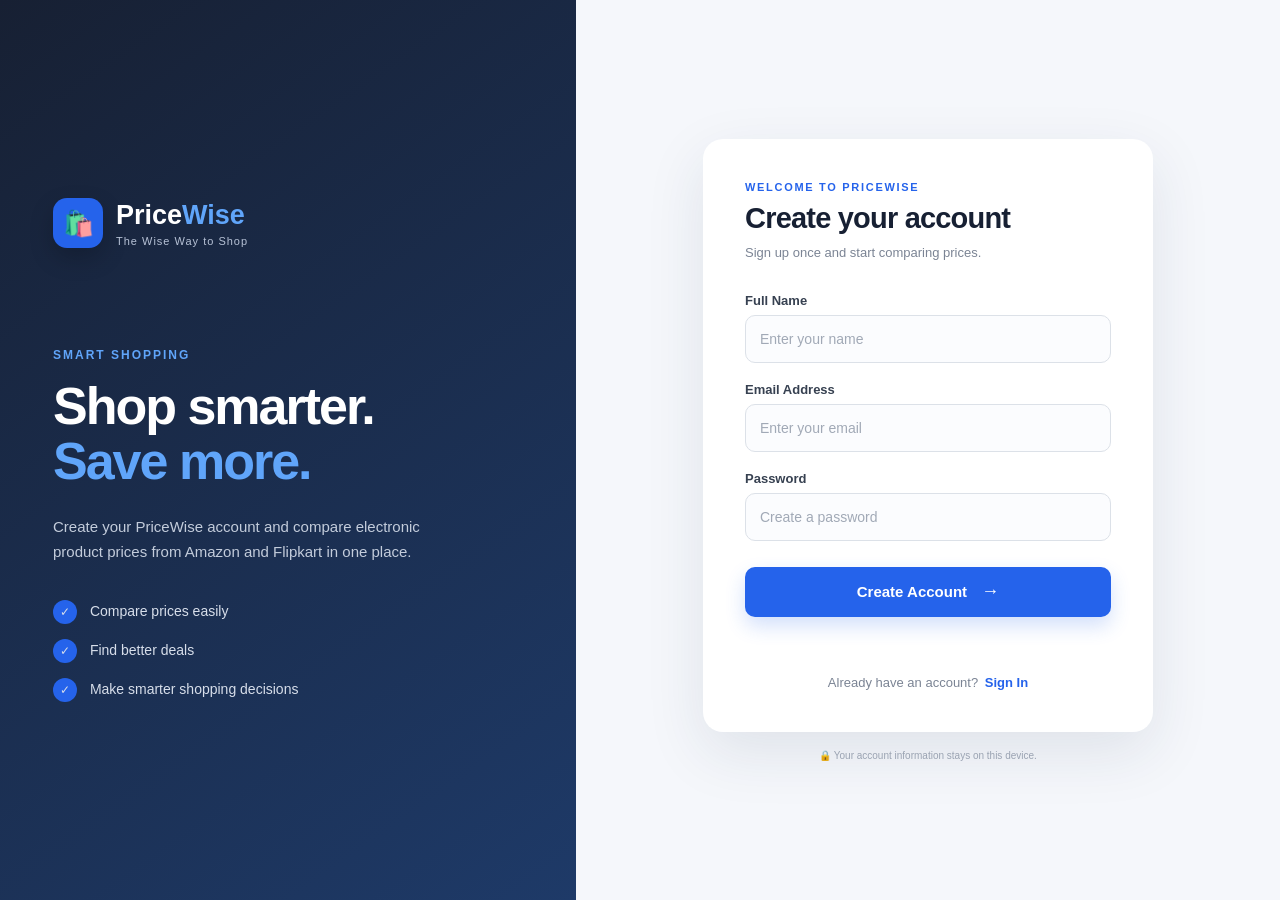
==== login/login.html @ 9c93af3e "Complete PriceWise website" ====
<!DOCTYPE html>
<html lang="en">

<head>

    <meta charset="UTF-8">

    <meta
        name="viewport"
        content="width=device-width, initial-scale=1.0"
    >

    <title>PriceWise - Account</title>

    <link
        rel="stylesheet"
        href="/login/login.css"
    >

</head>


<body>

    <main class="login-page">


        <!-- LEFT BRAND SECTION -->

        <section class="brand-section">

            <div class="brand-content">

                <div class="brand-logo">

                    <div class="brand-icon">
                        🛍️
                    </div>

                    <div>

                        <h1>
                            Price<span>Wise</span>
                        </h1>

                        <p>
                            The Wise Way to Shop
                        </p>

                    </div>

                </div>


                <div class="brand-message">

                    <p class="brand-small">
                        SMART SHOPPING
                    </p>

                    <h2>
                        Shop smarter.
                        <br>
                        <span>Save more.</span>
                    </h2>

                    <p>
                        Create your PriceWise account and
                        compare electronic product prices
                        from Amazon and Flipkart in one place.
                    </p>

                </div>


                <div class="brand-points">

                    <div>
                        <span>✓</span>
                        Compare prices easily
                    </div>

                    <div>
                        <span>✓</span>
                        Find better deals
                    </div>

                    <div>
                        <span>✓</span>
                        Make smarter shopping decisions
                    </div>

                </div>

            </div>

        </section>



        <!-- RIGHT ACCOUNT SECTION -->

        <section class="account-section">

            <div class="account-card">


                <!-- SIGN UP -->

                <div
                    id="signupBox"
                    class="form-box"
                >

                    <div class="form-heading">

                        <p class="form-label">
                            WELCOME TO PRICEWISE
                        </p>

                        <h2>
                            Create your account
                        </h2>

                        <p>
                            Sign up once and start comparing prices.
                        </p>

                    </div>


                    <form id="signupForm">


                        <div class="input-group">

                            <label for="signupName">
                                Full Name
                            </label>

                            <input
                                type="text"
                                id="signupName"
                                placeholder="Enter your name"
                                required
                            >

                        </div>


                        <div class="input-group">

                            <label for="signupEmail">
                                Email Address
                            </label>

                            <input
                                type="email"
                                id="signupEmail"
                                placeholder="Enter your email"
                                required
                            >

                        </div>


                        <div class="input-group">

                            <label for="signupPassword">
                                Password
                            </label>

                            <input
                                type="password"
                                id="signupPassword"
                                placeholder="Create a password"
                                required
                            >

                        </div>


                        <button
                            type="submit"
                            class="primary-button"
                        >

                            Create Account

                            <span>→</span>

                        </button>


                    </form>


                    <p
                        id="signupMessage"
                        class="message"
                    ></p>


                    <div class="switch-text">

                        Already have an account?

                        <button
                            type="button"
                            onclick="showSignin()"
                        >
                            Sign In
                        </button>

                    </div>

                </div>



                <!-- SIGN IN -->

                <div
                    id="signinBox"
                    class="form-box hidden"
                >

                    <div class="form-heading">

                        <p class="form-label">
                            WELCOME BACK
                        </p>

                        <h2>
                            Sign in to PriceWise
                        </h2>

                        <p>
                            Continue your smart shopping journey.
                        </p>

                    </div>


                    <form id="signinForm">


                        <div class="input-group">

                            <label for="signinEmail">
                                Email Address
                            </label>

                            <input
                                type="email"
                                id="signinEmail"
                                placeholder="Enter your email"
                                required
                            >

                        </div>


                        <div class="input-group">

                            <label for="signinPassword">
                                Password
                            </label>

                            <input
                                type="password"
                                id="signinPassword"
                                placeholder="Enter your password"
                                required
                            >

                        </div>


                        <button
                            type="submit"
                            class="primary-button"
                        >

                            Sign In

                            <span>→</span>

                        </button>


                    </form>


                    <p
                        id="signinMessage"
                        class="message"
                    ></p>


                    <div class="switch-text">

                        New to PriceWise?

                        <button
                            type="button"
                            onclick="showSignup()"
                        >
                            Create Account
                        </button>

                    </div>

                </div>


                <p class="security-note">
                    🔒 Your account information stays on this device.
                </p>


            </div>

        </section>


    </main>


    <script src="/login/login.js"></script>

</body>

</html>
---- login/login.css ----
* {
    margin: 0;
    padding: 0;
    box-sizing: border-box;
}

body {
    font-family: Arial, Helvetica, sans-serif;
    background: #f5f7fb;
    color: #172033;
}

.login-page {
    min-height: 100vh;
    display: grid;
    grid-template-columns: 45% 55%;
}


/* ================================
   BRAND SECTION
================================ */

.brand-section {
    background: linear-gradient(
        145deg,
        #172033,
        #1e3a68
    );

    color: white;
    display: flex;
    align-items: center;
    justify-content: center;
    padding: 50px;
}

.brand-content {
    width: 100%;
    max-width: 470px;
}

.brand-logo {
    display: flex;
    align-items: center;
    gap: 13px;
}

.brand-icon {
    width: 50px;
    height: 50px;
    border-radius: 14px;

    background: #2563eb;

    display: flex;
    align-items: center;
    justify-content: center;

    font-size: 25px;

    box-shadow:
        0 10px 25px rgba(0, 0, 0, 0.20);
}

.brand-logo h1 {
    font-size: 27px;
}

.brand-logo h1 span {
    color: #60a5fa;
}

.brand-logo p {
    margin-top: 4px;
    color: #b7c2d6;
    font-size: 11px;
    letter-spacing: 1px;
}

.brand-message {
    margin-top: 100px;
}

.brand-small {
    color: #60a5fa;
    font-size: 12px;
    font-weight: bold;
    letter-spacing: 2px;
    margin-bottom: 17px;
}

.brand-message h2 {
    font-size: 52px;
    line-height: 1.05;
    letter-spacing: -2px;
}

.brand-message h2 span {
    color: #60a5fa;
}

.brand-message > p:last-child {
    margin-top: 25px;
    color: #c3ccdb;
    font-size: 15px;
    line-height: 1.7;
    max-width: 420px;
}

.brand-points {
    margin-top: 35px;
    display: flex;
    flex-direction: column;
    gap: 15px;
}

.brand-points div {
    color: #d7deea;
    font-size: 14px;
}

.brand-points span {
    display: inline-flex;
    width: 24px;
    height: 24px;
    border-radius: 50%;
    background: #2563eb;
    align-items: center;
    justify-content: center;
    margin-right: 9px;
    font-size: 12px;
}


/* ================================
   ACCOUNT SECTION
================================ */

.account-section {
    display: flex;
    align-items: center;
    justify-content: center;
    padding: 40px;
}

.account-card {
    width: 100%;
    max-width: 450px;
}

.form-box {
    background: white;
    border-radius: 20px;
    padding: 42px;
    box-shadow:
        0 20px 60px rgba(30, 50, 80, 0.10);
}

.hidden {
    display: none;
}


/* ================================
   FORM HEADING
================================ */

.form-heading {
    margin-bottom: 30px;
}

.form-label {
    color: #2563eb;
    font-size: 11px;
    font-weight: bold;
    letter-spacing: 1.7px;
    margin-bottom: 9px;
}

.form-heading h2 {
    font-size: 29px;
    letter-spacing: -0.8px;
}

.form-heading p:last-child {
    color: #7b8494;
    font-size: 13px;
    margin-top: 8px;
    line-height: 1.5;
}


/* ================================
   INPUTS
================================ */

.input-group {
    margin-bottom: 19px;
}

.input-group label {
    display: block;
    font-size: 13px;
    font-weight: 600;
    margin-bottom: 7px;
    color: #374151;
}

.input-group input {
    width: 100%;
    height: 48px;
    border: 1px solid #dce1e8;
    border-radius: 10px;
    padding: 0 14px;
    font-size: 14px;
    outline: none;
    transition: 0.2s;
    background: #fbfcfe;
}

.input-group input:focus {
    border-color: #2563eb;
    background: white;
    box-shadow:
        0 0 0 3px rgba(37, 99, 235, 0.08);
}

.input-group input::placeholder {
    color: #a1a9b6;
}


/* ================================
   BUTTON
================================ */

.primary-button {
    width: 100%;
    height: 50px;
    margin-top: 7px;

    border: none;
    border-radius: 10px;

    background: #2563eb;
    color: white;

    font-size: 15px;
    font-weight: bold;

    cursor: pointer;

    transition: 0.25s;

    box-shadow:
        0 9px 20px rgba(37, 99, 235, 0.20);
}

.primary-button span {
    margin-left: 10px;
    font-size: 18px;
}

.primary-button:hover {
    background: #1d4ed8;
    transform: translateY(-1px);
}


/* ================================
   SWITCH
================================ */

.switch-text {
    margin-top: 25px;
    text-align: center;
    color: #7b8494;
    font-size: 13px;
}

.switch-text button {
    border: none;
    background: none;
    color: #2563eb;
    font-weight: bold;
    cursor: pointer;
    font-size: 13px;
    margin-left: 3px;
}

.switch-text button:hover {
    text-decoration: underline;
}


/* ================================
   MESSAGE
================================ */

.message {
    min-height: 20px;
    margin-top: 13px;
    text-align: center;
    font-size: 12px;
    font-weight: 600;
}


/* ================================
   SECURITY
================================ */

.security-note {
    text-align: center;
    margin-top: 18px;
    color: #9aa3b2;
    font-size: 10px;
}


/* ================================
   TABLET
================================ */

@media (max-width: 900px) {

    .login-page {
        grid-template-columns: 1fr;
    }

    .brand-section {
        min-height: 330px;
        padding: 35px;
    }

    .brand-message {
        margin-top: 45px;
    }

    .brand-message h2 {
        font-size: 42px;
    }

    .brand-message > p:last-child {
        display: none;
    }

    .brand-points {
        margin-top: 25px;
        flex-direction: row;
        flex-wrap: wrap;
    }

    .brand-points div {
        font-size: 12px;
    }

    .account-section {
        padding: 35px 20px;
    }
}


/* ================================
   MOBILE
================================ */

@media (max-width: 600px) {

    .brand-section {
        min-height: 245px;
        padding: 25px 22px;
    }

    .brand-icon {
        width: 43px;
        height: 43px;
        font-size: 21px;
    }

    .brand-logo h1 {
        font-size: 23px;
    }

    .brand-logo p {
        font-size: 9px;
    }

    .brand-message {
        margin-top: 30px;
    }

    .brand-small {
        font-size: 9px;
        margin-bottom: 10px;
    }

    .brand-message h2 {
        font-size: 34px;
        letter-spacing: -1px;
    }

    .brand-points {
        display: none;
    }

    .account-section {
        padding: 25px 18px;
        align-items: flex-start;
    }

    .form-box {
        padding: 28px 22px;
        border-radius: 17px;
    }

    .form-heading h2 {
        font-size: 25px;
    }

    .form-heading {
        margin-bottom: 25px;
    }

    .input-group input {
        height: 47px;
    }
}
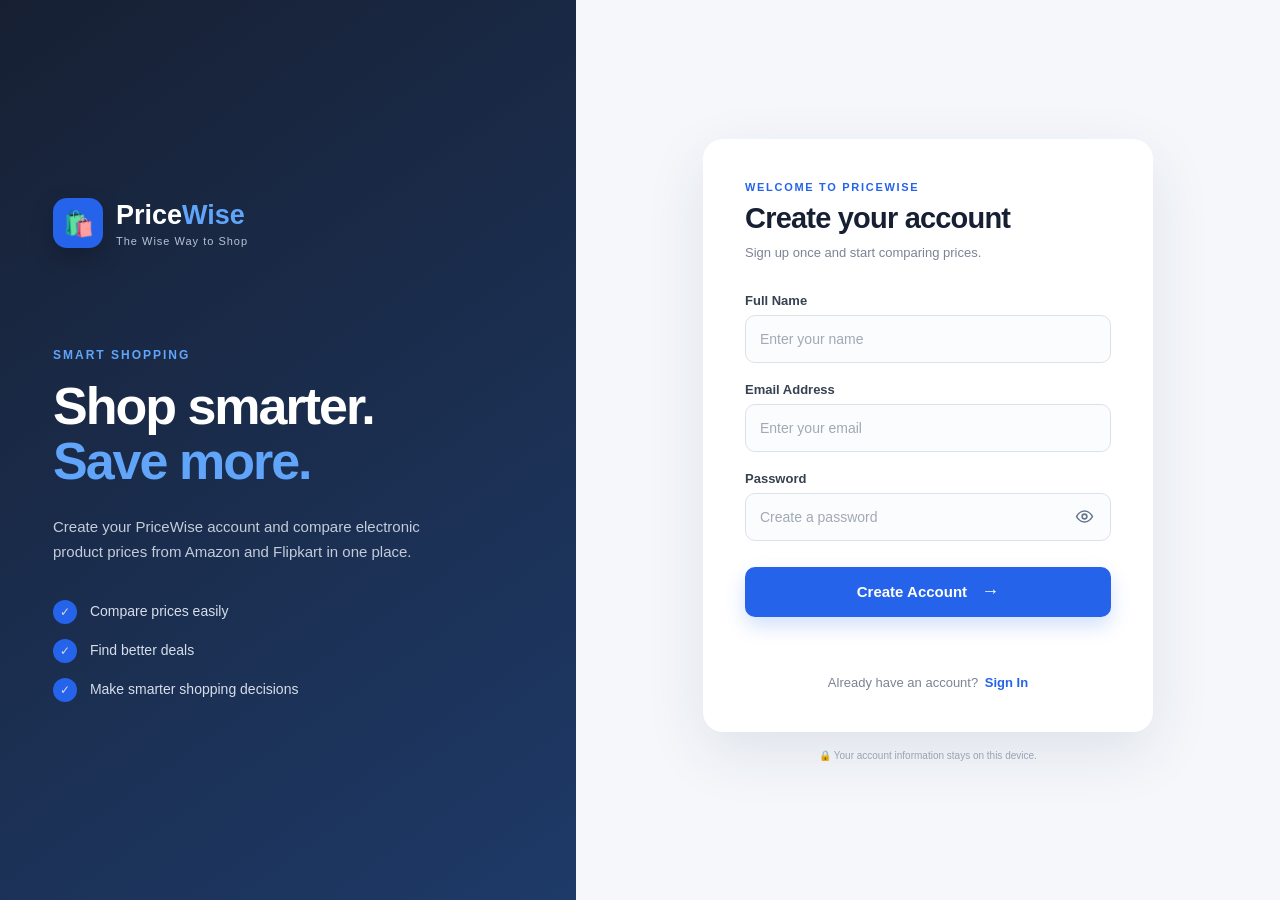
==== commit 6bbb4e19: "Add PriceWise admin dashboard" ====
--- a/login/login.html
+++ b/login/login.html
@@ -16,6 +16,53 @@
         rel="stylesheet"
         href="/login/login.css"
     >
+
+    <style>
+        .password-wrapper {
+            position: relative;
+            width: 100%;
+        }
+
+        .password-wrapper input {
+            width: 100%;
+            padding-right: 48px;
+            box-sizing: border-box;
+        }
+
+        .password-toggle {
+            position: absolute;
+            right: 12px;
+            top: 50%;
+            transform: translateY(-50%);
+
+            width: 30px;
+            height: 30px;
+
+            display: flex;
+            align-items: center;
+            justify-content: center;
+
+            padding: 0;
+            border: none;
+            background: transparent;
+
+            color: #64748b;
+            cursor: pointer;
+        }
+
+        .password-toggle:hover {
+            color: #4f46e5;
+        }
+
+        .password-toggle:focus {
+            outline: none;
+        }
+
+        .password-toggle svg {
+            width: 19px;
+            height: 19px;
+        }
+    </style>
 
 </head>
 
@@ -170,12 +217,46 @@
                                 Password
                             </label>
 
-                            <input
-                                type="password"
-                                id="signupPassword"
-                                placeholder="Create a password"
-                                required
-                            >
+                            <div class="password-wrapper">
+
+                                <input
+                                    type="password"
+                                    id="signupPassword"
+                                    placeholder="Create a password"
+                                    required
+                                >
+
+                                <button
+                                    type="button"
+                                    class="password-toggle"
+                                    onclick="togglePassword('signupPassword', this)"
+                                    aria-label="Show password"
+                                >
+
+                                    <svg
+                                        viewBox="0 0 24 24"
+                                        fill="none"
+                                        stroke="currentColor"
+                                        stroke-width="2"
+                                        stroke-linecap="round"
+                                        stroke-linejoin="round"
+                                    >
+
+                                        <path
+                                            d="M2 12s3.5-7 10-7 10 7 10 7-3.5 7-10 7S2 12 2 12z"
+                                        ></path>
+
+                                        <circle
+                                            cx="12"
+                                            cy="12"
+                                            r="3"
+                                        ></circle>
+
+                                    </svg>
+
+                                </button>
+
+                            </div>
 
                         </div>
 
@@ -267,12 +348,46 @@
                                 Password
                             </label>
 
-                            <input
-                                type="password"
-                                id="signinPassword"
-                                placeholder="Enter your password"
-                                required
-                            >
+                            <div class="password-wrapper">
+
+                                <input
+                                    type="password"
+                                    id="signinPassword"
+                                    placeholder="Enter your password"
+                                    required
+                                >
+
+                                <button
+                                    type="button"
+                                    class="password-toggle"
+                                    onclick="togglePassword('signinPassword', this)"
+                                    aria-label="Show password"
+                                >
+
+                                    <svg
+                                        viewBox="0 0 24 24"
+                                        fill="none"
+                                        stroke="currentColor"
+                                        stroke-width="2"
+                                        stroke-linecap="round"
+                                        stroke-linejoin="round"
+                                    >
+
+                                        <path
+                                            d="M2 12s3.5-7 10-7 10 7 10 7-3.5 7-10 7S2 12 2 12z"
+                                        ></path>
+
+                                        <circle
+                                            cx="12"
+                                            cy="12"
+                                            r="3"
+                                        ></circle>
+
+                                    </svg>
+
+                                </button>
+
+                            </div>
 
                         </div>
 
